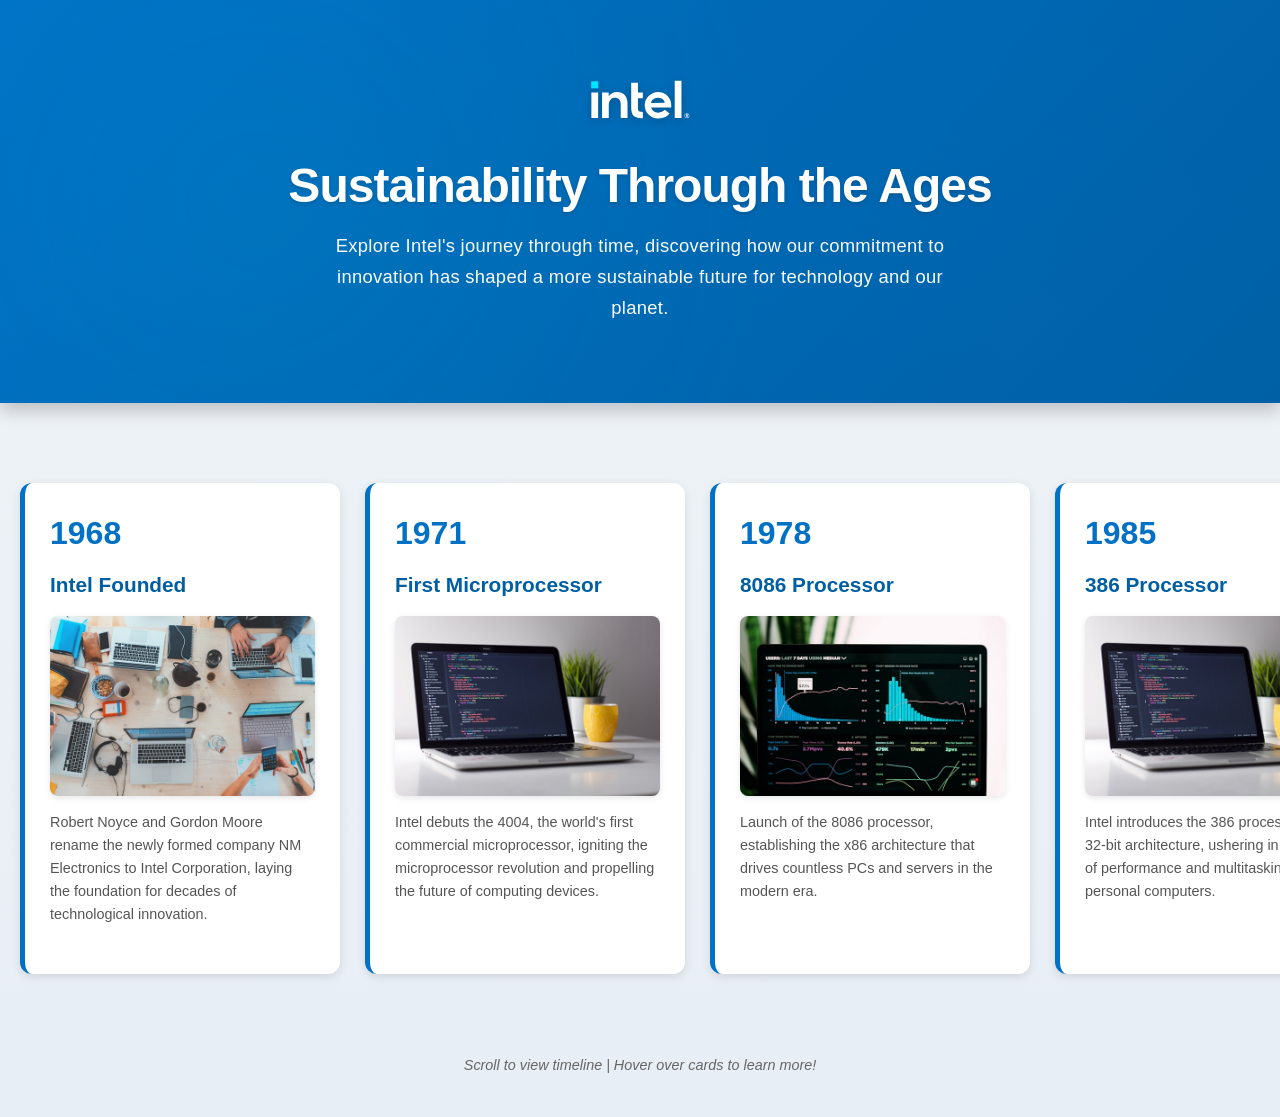
==== index.html @ 567a3290 "Rename site files to index.html and style.css for GitHub Pages" ====
<!DOCTYPE html>
<html lang="en">
<head>
  <meta charset="UTF-8" />
  <meta name="viewport" content="width=device-width, initial-scale=1.0" />
  <title>Intel: Sustainability Through the Ages</title>
  <link rel="stylesheet" href="style.css" />
</head>
<body>

  <!-- Header / Hero Section -->
  <header>
    <div>
      <!-- Ask Copilot to teach you about `.svg`. 🙂 You'll need to resize the logo with CSS. -->
      <img src="img/intel-header-logo.svg" alt="Intel Logo" />
      <!-- Main Heading -->
      <h1>
        Sustainability Through the Ages
      </h1>

      <!-- Subheading / Description -->
      <p>
        Explore Intel's journey through time, discovering how our commitment
        to innovation has shaped a more sustainable future for technology 
        and our planet.
      </p>
    </div>
  </header>

  <!-- Timeline Cards Section -->
  <section>

    <!-- Card 1: 1968 -->
    <div>
      <h2>1968</h2>
      <h3>Intel Founded</h3>
      <img src="img/1.jpg" alt="Intel Founded 1968" />
      <p>
        Robert Noyce and Gordon Moore rename the newly formed company 
        NM Electronics to Intel Corporation, laying the foundation for 
        decades of technological innovation.
      </p>
    </div>

    <!-- Card 2: 1971 -->
    <div>
      <h2>1971</h2>
      <h3>First Microprocessor</h3>
      <img src="img/2.jpg" alt="First Microprocessor 1971" />
      <p>
        Intel debuts the 4004, the world's first commercial microprocessor, 
        igniting the microprocessor revolution and propelling the future 
        of computing devices.
      </p>
    </div>

    <!-- Card 3: 1978 -->
    <div>
      <h2>1978</h2>
      <h3>8086 Processor</h3>
      <img src="img/3.jpg" alt="8086 Processor 1978" />
      <p>
        Launch of the 8086 processor, establishing the x86 architecture 
        that drives countless PCs and servers in the modern era.
      </p>
    </div>

    <!-- Card 4: 1985 -->
    <div>
      <h2>1985</h2>
      <h3>386 Processor</h3>
      <img src="img/4.jpg" alt="386 Processor 1985" />
      <p>
        Intel introduces the 386 processor with 32-bit architecture, 
        ushering in a new era of performance and multitasking for 
        personal computers.
      </p>
    </div>

    <!-- Card 5: 2006 -->
    <div>
      <h2>2006</h2>
      <h3>Peak GHG Emissions</h3>
      <img src="img/andrew-dawes-nwnh8Xbonck-unsplash.jpg" alt="Peak GHG Emissions 2006" />
      <p>
        This year marks Intel's highest annual greenhouse gas emissions 
        for operations. Over subsequent years, Intel invests heavily in 
        chemical abatement, renewable energy, and energy-efficient 
        manufacturing to reverse this trend.
      </p>
    </div>

    <!-- Card 6: 2020 -->
    <div>
      <h2>2020</h2>
      <h3>RISE Strategy</h3>
      <img src="img/andrey-matveev-lwiJpRqMKjg-unsplash.jpg" alt="RISE Strategy 2020" />
      <p>
        Intel launches its RISE (Responsible, Inclusive, Sustainable, 
        Enabling) strategy and 2030 goals, aiming to drive industry-wide 
        progress on climate action, water stewardship, and waste reduction.
      </p>
    </div>

    <!-- Card 7: 2022 -->
    <div>
      <h2>2022</h2>
      <h3>Net-Zero By 2040</h3>
      <img src="img/boliviainteligente-glyUZghL5-M-unsplash.jpg" alt="Net-Zero By 2040 2022" />
      <p>
        Intel announces its commitment to achieve net-zero greenhouse 
        gas emissions (Scope 1 and 2) across its global operations 
        by 2040, building on years of environmental initiatives.
      </p>
    </div>

    <!-- Card 8: 2023 -->
    <div>
      <h2>2023</h2>
      <h3>Renewable Electricity</h3>
      <img src="img/liam-briese-GOXFKOjvJaw-unsplash.jpg" alt="Renewable Electricity 2023" />
      <p>
        The company achieves 99% renewable electricity usage worldwide, 
        helping to drastically lower carbon emissions and driving progress 
        toward Intel's long-term sustainability goals.
      </p>
    </div>

    <!-- Card 9: 2024 -->
    <div>
      <h2>2024</h2>
      <h3>Sustainability Summit</h3>
      <img src="img/magnus-engo-mbXEkW5ZyBQ-unsplash.jpg" alt="Sustainability Summit 2024" />
      <p>
        Intel hosts its first Sustainability Summit, uniting suppliers, 
        government officials, and industry leaders to collaborate on 
        next-generation sustainable semiconductor manufacturing.
      </p>
    </div>
  </section>
  <p>Scroll to view timeline | Hover over cards to learn more!</p>
</body>
</html>
---- style.css ----
/* Global Styles */
* {
  margin: 0;
  padding: 0;
  box-sizing: border-box;
}

body {
  font-family: 'Arial', sans-serif;
  background: linear-gradient(to bottom, #f0f4f8, #e8eef5);
  color: #333;
  line-height: 1.6;
}

/* Header / Hero */
header {
  background: linear-gradient(135deg, #0071C5 0%, #005fa3 100%);
  color: white;
  padding: 80px 20px;
  text-align: center;
  box-shadow: 0 8px 16px rgba(0, 0, 0, 0.2);
  position: relative;
  overflow: hidden;
}

/* Hero background enhancement */
header::before {
  content: '';
  position: absolute;
  top: 0;
  left: 0;
  right: 0;
  bottom: 0;
  background: 
    radial-gradient(circle at 20% 50%, rgba(0, 180, 216, 0.1) 0%, transparent 50%),
    radial-gradient(circle at 80% 80%, rgba(0, 113, 197, 0.1) 0%, transparent 50%);
  pointer-events: none;
}

/* Content wrapper for proper z-index */
header > div {
  position: relative;
  z-index: 1;
}

header img {
  width: 100px;
  margin-bottom: 30px;
  filter: brightness(1.15) drop-shadow(0 2px 4px rgba(0, 0, 0, 0.2));
  transition: transform 0.3s ease;
}

header img:hover {
  transform: scale(1.05);
}

header h1 {
  font-size: 3rem;
  margin-bottom: 15px;
  font-weight: 900;
  letter-spacing: -1px;
  line-height: 1.2;
  text-shadow: 0 2px 4px rgba(0, 0, 0, 0.15);
}

header p {
  font-size: 1.15rem;
  max-width: 650px;
  margin: 0 auto;
  opacity: 0.98;
  font-weight: 300;
  line-height: 1.7;
  letter-spacing: 0.3px;
}

/* Timeline Container - Large Screens (Horizontal Scroll) */
section {
  display: flex;
  flex-wrap: nowrap;
  overflow-x: auto;
  gap: 25px;
  margin: 60px auto;
  padding: 20px;
  max-width: 100%;
  scroll-behavior: smooth;
  -webkit-overflow-scrolling: touch;
}

/* Timeline scrollbar styling */
section::-webkit-scrollbar {
  height: 8px;
}

section::-webkit-scrollbar-track {
  background: #e8eef5;
  border-radius: 10px;
}

section::-webkit-scrollbar-thumb {
  background: #0071C5;
  border-radius: 10px;
}

section::-webkit-scrollbar-thumb:hover {
  background: #005fa3;
}

/* Cards - Horizontal Layout (Large Screens) */
section > div {
  flex: 0 0 320px;
  background: white;
  border-radius: 12px;
  padding: 25px;
  box-shadow: 0 3px 10px rgba(0, 0, 0, 0.1);
  transition: all 0.4s ease;
  position: relative;
  display: flex;
  flex-direction: column;
  min-height: 450px;
  border-left: 5px solid #0071C5;
}

/* Year styling */
section > div h2 {
  color: #0071C5;
  font-size: 2rem;
  margin-bottom: 8px;
  font-weight: 900;
  transition: all 0.3s ease;
}

section > div:hover h2 {
  color: #00b4d8;
  font-size: 2.2rem;
}

/* Card Title */
section > div h3 {
  color: #005fa3;
  font-size: 1.3rem;
  margin-bottom: 15px;
  font-weight: bold;
  transition: all 0.3s ease;
}

/* Images */
section > div img {
  width: 100%;
  height: 180px;
  object-fit: cover;
  border-radius: 8px;
  margin-bottom: 15px;
  transition: all 0.4s ease;
  box-shadow: 0 2px 6px rgba(0, 0, 0, 0.1);
}

section > div:hover img {
  transform: scale(1.08);
  filter: brightness(1.15);
  box-shadow: 0 6px 15px rgba(0, 113, 197, 0.25);
}

/* Description text */
section > div p {
  font-size: 0.9rem;
  color: #555;
  line-height: 1.6;
  flex-grow: 1;
  transition: all 0.3s ease;
}

/* Card Hover Effect */
section > div:hover {
  transform: translateY(-12px);
  box-shadow: 0 12px 28px rgba(0, 113, 197, 0.25);
  border-left: 5px solid #00b4d8;
}

/* Timeline dots (visible on hover) */
section > div::after {
  content: '';
  position: absolute;
  width: 16px;
  height: 16px;
  background: white;
  border: 4px solid #0071C5;
  border-radius: 50%;
  bottom: -35px;
  left: 20px;
  transition: all 0.3s ease;
  opacity: 0;
}

section > div:hover::after {
  width: 20px;
  height: 20px;
  background: #0071C5;
  bottom: -37px;
  opacity: 1;
  box-shadow: 0 0 0 3px rgba(0, 113, 197, 0.15);
}

/* Bottom message */
body > p {
  text-align: center;
  margin: 40px 0;
  color: #666;
  font-size: 0.9rem;
  font-style: italic;
}

/* Mobile Responsive - Medium Screens (Tablets) */
@media (max-width: 1024px) {
  section {
    padding: 20px 15px;
    gap: 20px;
  }

  section > div {
    flex: 0 0 280px;
    min-height: 420px;
  }

  section > div h2 {
    font-size: 1.8rem;
  }

  header h1 {
    font-size: 2.2rem;
  }
}

/* Mobile Responsive - Small Screens */
@media (max-width: 640px) {
  /* Switch to vertical stacking */
  section {
    flex-direction: column;
    flex-wrap: wrap;
    overflow: visible;
    max-width: 100%;
    padding: 20px 15px;
    gap: 20px;
  }

  /* Full-width cards on mobile */
  section > div {
    flex: 1 1 100%;
    width: 100% !important;
    min-height: auto;
    margin-bottom: 0 !important;
    text-align: left !important;
  }

  /* Hide timeline dots on mobile */
  section > div::after {
    display: none;
  }

  /* Header adjustments */
  header {
    padding: 60px 20px;
  }

  header h1 {
    font-size: 2rem;
    margin-bottom: 12px;
  }

  header p {
    font-size: 1rem;
  }

  header img {
    width: 80px;
    margin-bottom: 20px;
  }

  /* Card adjustments for mobile */
  section > div h2 {
    font-size: 1.6rem;
  }

  section > div h3 {
    font-size: 1.1rem;
  }

  section > div img {
    height: 150px;
  }

  section > div p {
    font-size: 0.85rem;
  }
}
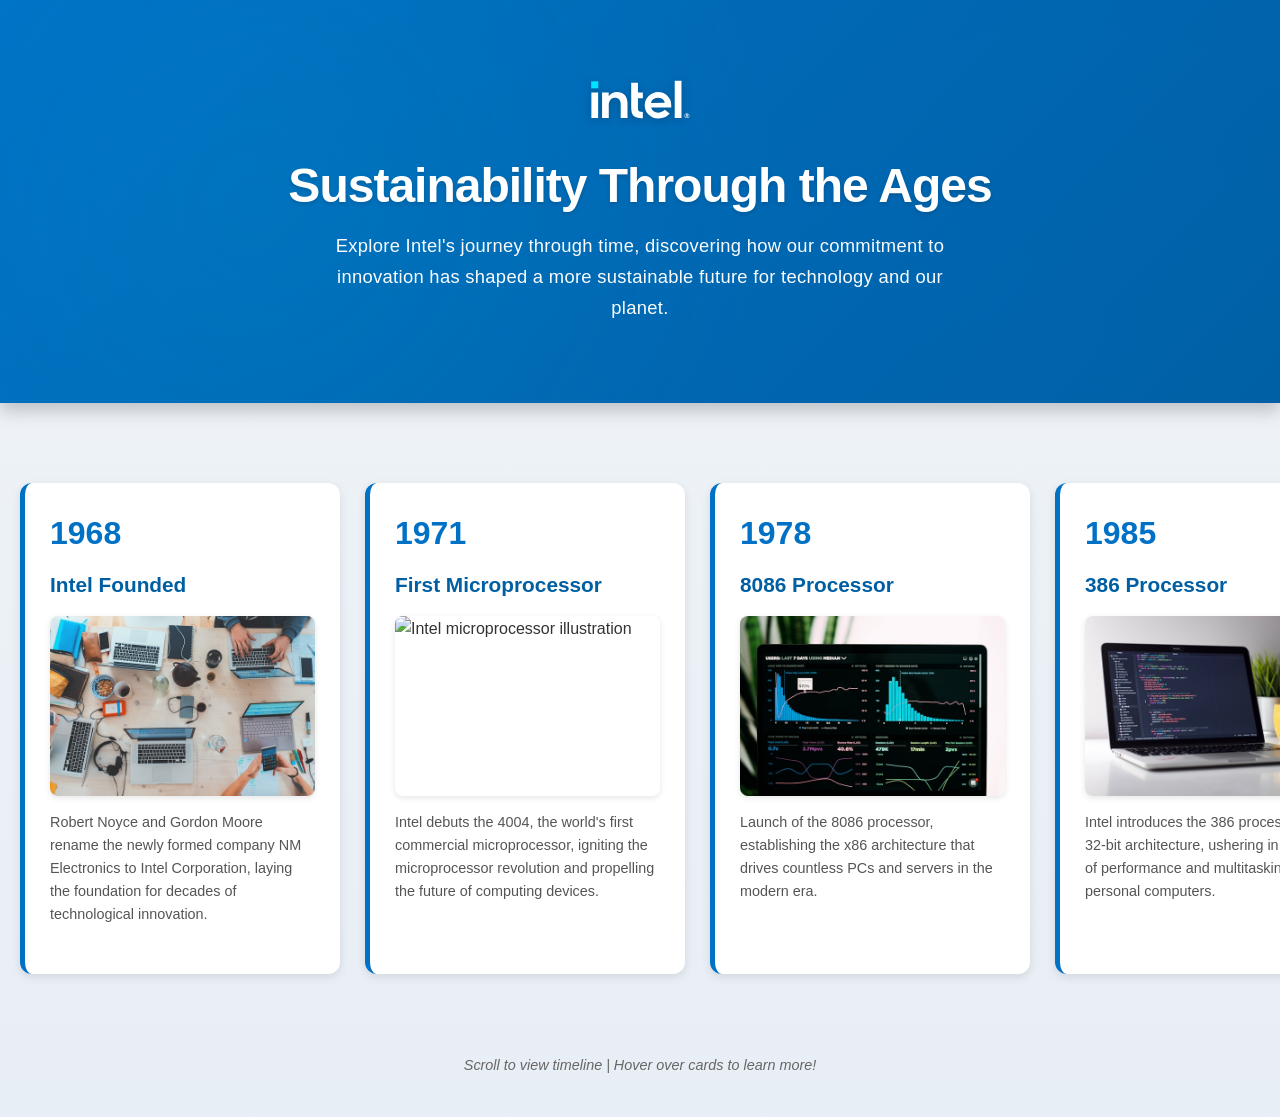
==== commit c30e3b00: "Update 1971 timeline image to bill-fairs photo" ====
--- a/index.html
+++ b/index.html
@@ -46,7 +46,7 @@
     <div>
       <h2>1971</h2>
       <h3>First Microprocessor</h3>
-      <img src="img/2.jpg" alt="First Microprocessor 1971" />
+      <img src="img/bill-fairs--QALfjTlhTE-unsplash.jpg" alt="Intel microprocessor illustration" />
       <p>
         Intel debuts the 4004, the world's first commercial microprocessor, 
         igniting the microprocessor revolution and propelling the future 
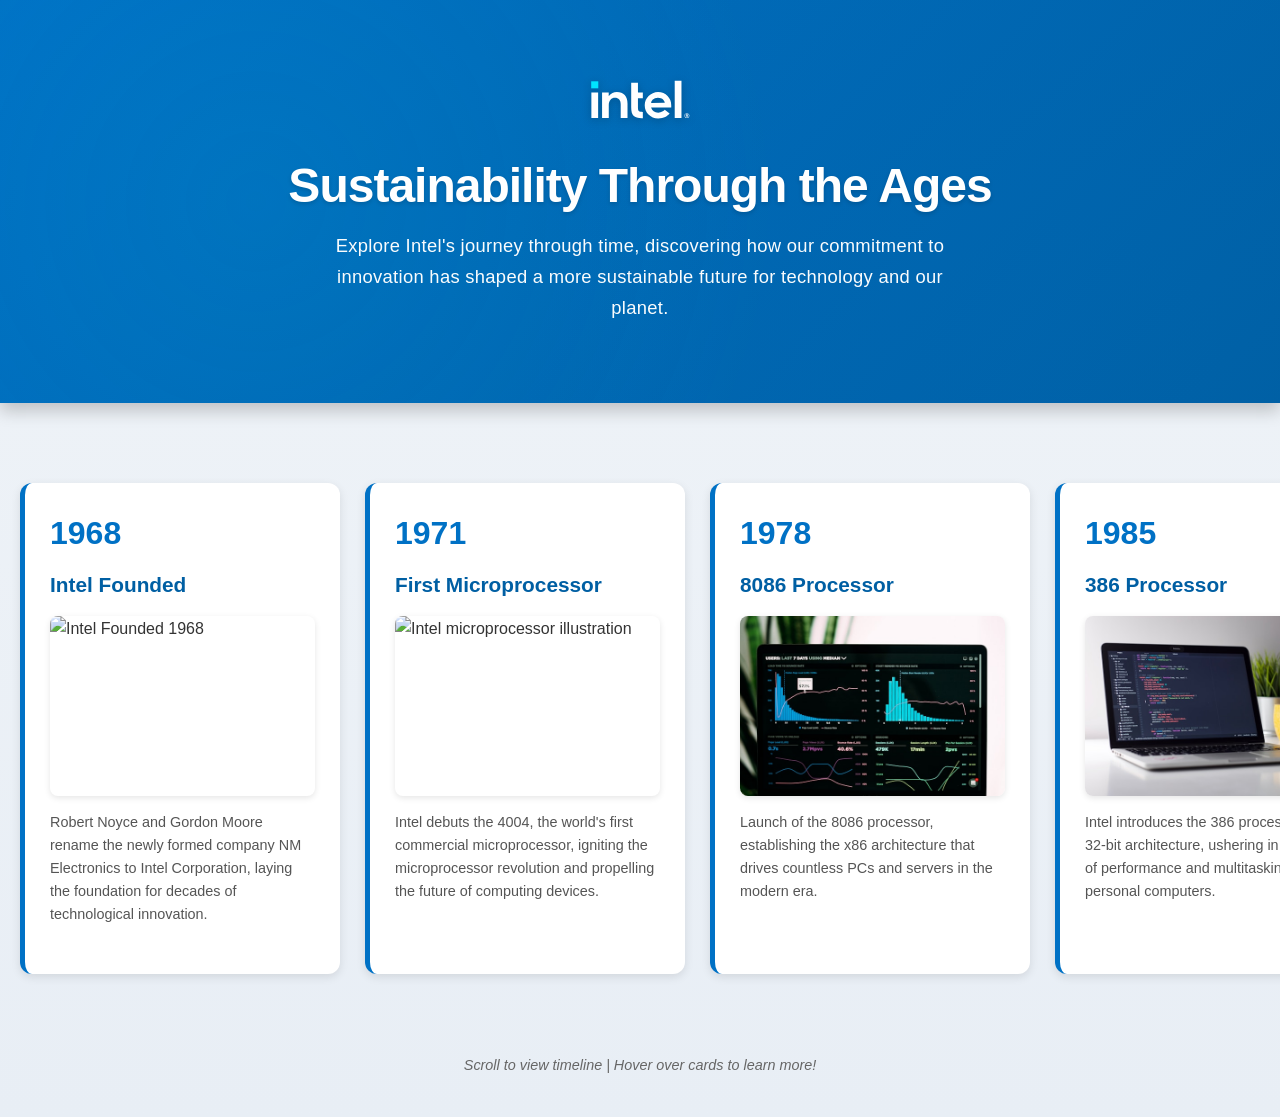
==== commit 66ef8bff: "Update timeline image source from 1.jpg to 1.png" ====
--- a/index.html
+++ b/index.html
@@ -34,7 +34,7 @@
     <div>
       <h2>1968</h2>
       <h3>Intel Founded</h3>
-      <img src="img/1.jpg" alt="Intel Founded 1968" />
+      <img src="img/1.png" alt="Intel Founded 1968" />
       <p>
         Robert Noyce and Gordon Moore rename the newly formed company 
         NM Electronics to Intel Corporation, laying the foundation for 
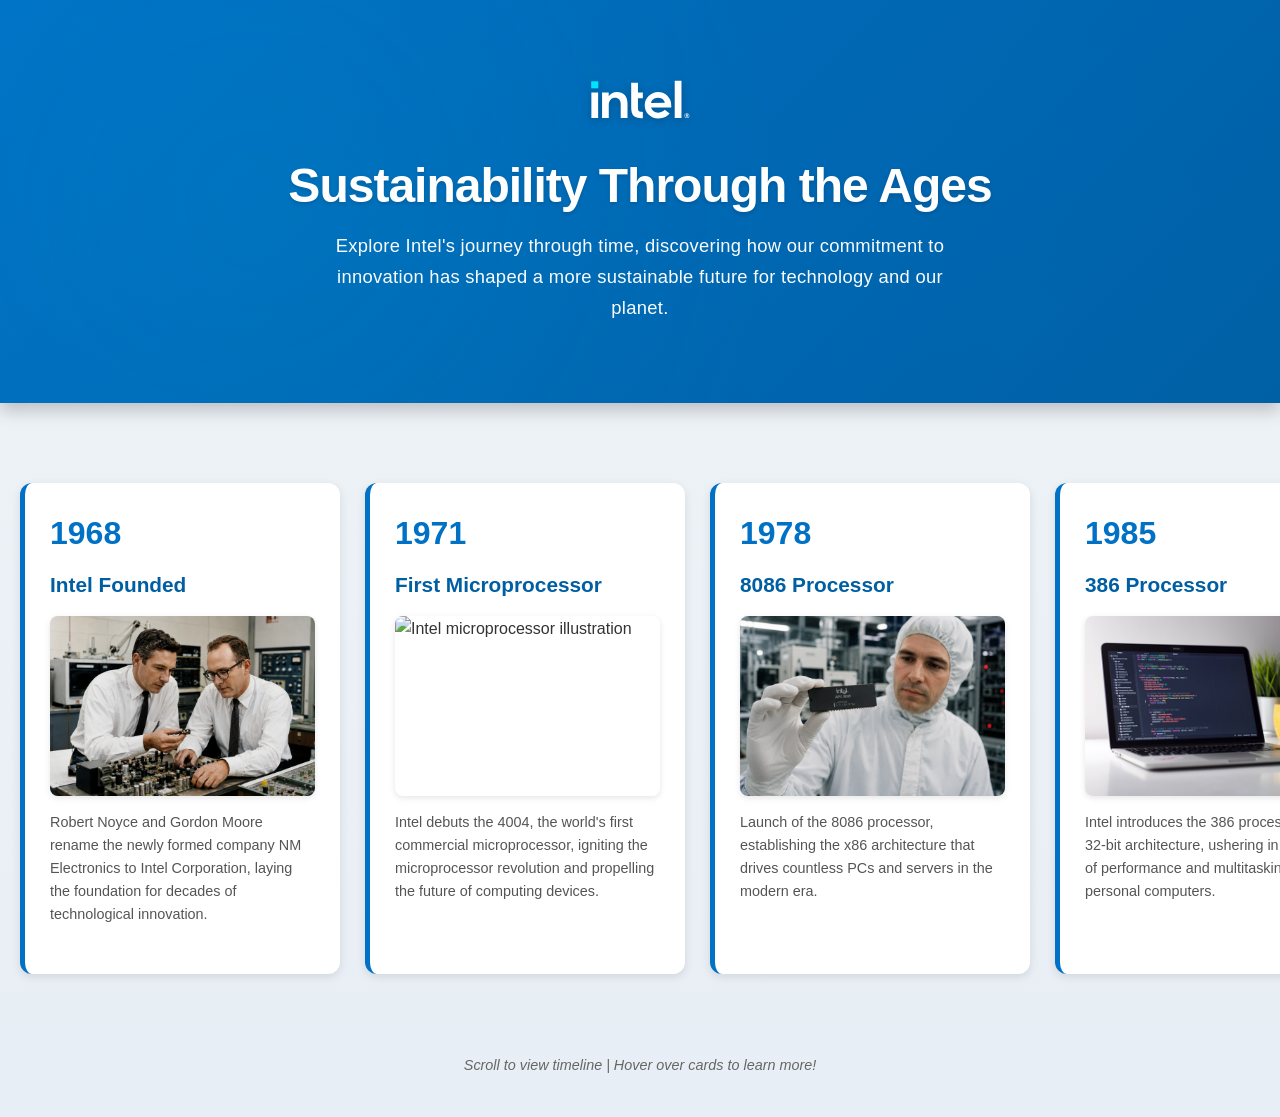
==== commit ea0817ec: "Replace 3.jpg with 3.png and update timeline reference" ====
--- a/index.html
+++ b/index.html
@@ -58,7 +58,7 @@
     <div>
       <h2>1978</h2>
       <h3>8086 Processor</h3>
-      <img src="img/3.jpg" alt="8086 Processor 1978" />
+      <img src="img/3.png" alt="8086 Processor 1978" />
       <p>
         Launch of the 8086 processor, establishing the x86 architecture 
         that drives countless PCs and servers in the modern era.
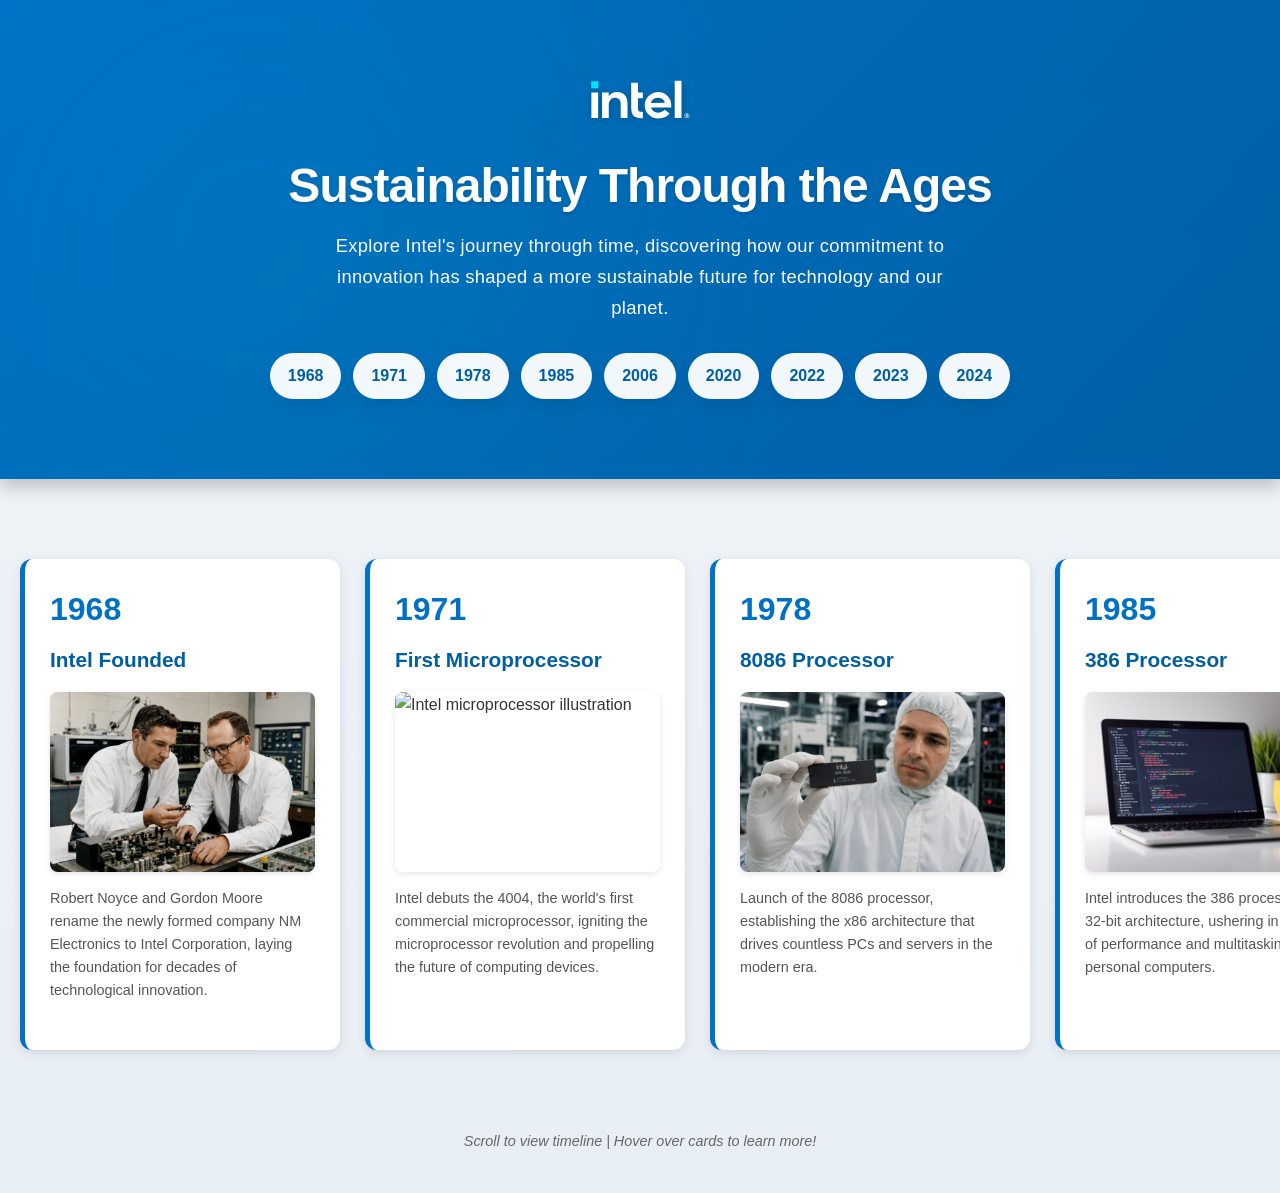
==== commit 1b1a5544: "Add timeline card navigation buttons" ====
--- a/index.html
+++ b/index.html
@@ -24,6 +24,17 @@
         to innovation has shaped a more sustainable future for technology 
         and our planet.
       </p>
+      <div class="card-nav">
+        <a href="#card-1968">1968</a>
+        <a href="#card-1971">1971</a>
+        <a href="#card-1978">1978</a>
+        <a href="#card-1985">1985</a>
+        <a href="#card-2006">2006</a>
+        <a href="#card-2020">2020</a>
+        <a href="#card-2022">2022</a>
+        <a href="#card-2023">2023</a>
+        <a href="#card-2024">2024</a>
+      </div>
     </div>
   </header>
 
@@ -31,7 +42,7 @@
   <section>
 
     <!-- Card 1: 1968 -->
-    <div>
+    <div id="card-1968">
       <h2>1968</h2>
       <h3>Intel Founded</h3>
       <img src="img/1.png" alt="Intel Founded 1968" />
@@ -43,7 +54,7 @@
     </div>
 
     <!-- Card 2: 1971 -->
-    <div>
+    <div id="card-1971">
       <h2>1971</h2>
       <h3>First Microprocessor</h3>
       <img src="img/bill-fairs--QALfjTlhTE-unsplash.jpg" alt="Intel microprocessor illustration" />
@@ -55,7 +66,7 @@
     </div>
 
     <!-- Card 3: 1978 -->
-    <div>
+    <div id="card-1978">
       <h2>1978</h2>
       <h3>8086 Processor</h3>
       <img src="img/3.png" alt="8086 Processor 1978" />
@@ -66,7 +77,7 @@
     </div>
 
     <!-- Card 4: 1985 -->
-    <div>
+    <div id="card-1985">
       <h2>1985</h2>
       <h3>386 Processor</h3>
       <img src="img/4.jpg" alt="386 Processor 1985" />
@@ -78,7 +89,7 @@
     </div>
 
     <!-- Card 5: 2006 -->
-    <div>
+    <div id="card-2006">
       <h2>2006</h2>
       <h3>Peak GHG Emissions</h3>
       <img src="img/andrew-dawes-nwnh8Xbonck-unsplash.jpg" alt="Peak GHG Emissions 2006" />
@@ -91,7 +102,7 @@
     </div>
 
     <!-- Card 6: 2020 -->
-    <div>
+    <div id="card-2020">
       <h2>2020</h2>
       <h3>RISE Strategy</h3>
       <img src="img/andrey-matveev-lwiJpRqMKjg-unsplash.jpg" alt="RISE Strategy 2020" />
@@ -103,7 +114,7 @@
     </div>
 
     <!-- Card 7: 2022 -->
-    <div>
+    <div id="card-2022">
       <h2>2022</h2>
       <h3>Net-Zero By 2040</h3>
       <img src="img/boliviainteligente-glyUZghL5-M-unsplash.jpg" alt="Net-Zero By 2040 2022" />
@@ -115,7 +126,7 @@
     </div>
 
     <!-- Card 8: 2023 -->
-    <div>
+    <div id="card-2023">
       <h2>2023</h2>
       <h3>Renewable Electricity</h3>
       <img src="img/liam-briese-GOXFKOjvJaw-unsplash.jpg" alt="Renewable Electricity 2023" />
@@ -127,7 +138,7 @@
     </div>
 
     <!-- Card 9: 2024 -->
-    <div>
+    <div id="card-2024">
       <h2>2024</h2>
       <h3>Sustainability Summit</h3>
       <img src="img/magnus-engo-mbXEkW5ZyBQ-unsplash.jpg" alt="Sustainability Summit 2024" />
--- a/style.css
+++ b/style.css
@@ -71,6 +71,33 @@
   font-weight: 300;
   line-height: 1.7;
   letter-spacing: 0.3px;
+}
+
+.card-nav {
+  margin-top: 30px;
+  display: flex;
+  flex-wrap: wrap;
+  justify-content: center;
+  gap: 12px;
+}
+
+.card-nav a {
+  display: inline-block;
+  background: rgba(255, 255, 255, 0.95);
+  color: #005fa3;
+  padding: 10px 18px;
+  border-radius: 999px;
+  text-decoration: none;
+  font-weight: 700;
+  box-shadow: 0 8px 18px rgba(0, 0, 0, 0.08);
+  transition: transform 0.2s ease, background 0.2s ease, color 0.2s ease;
+}
+
+.card-nav a:hover,
+.card-nav a:focus-visible {
+  transform: translateY(-1px);
+  background: #e8f4ff;
+  color: #003d72;
 }
 
 /* Timeline Container - Large Screens (Horizontal Scroll) */
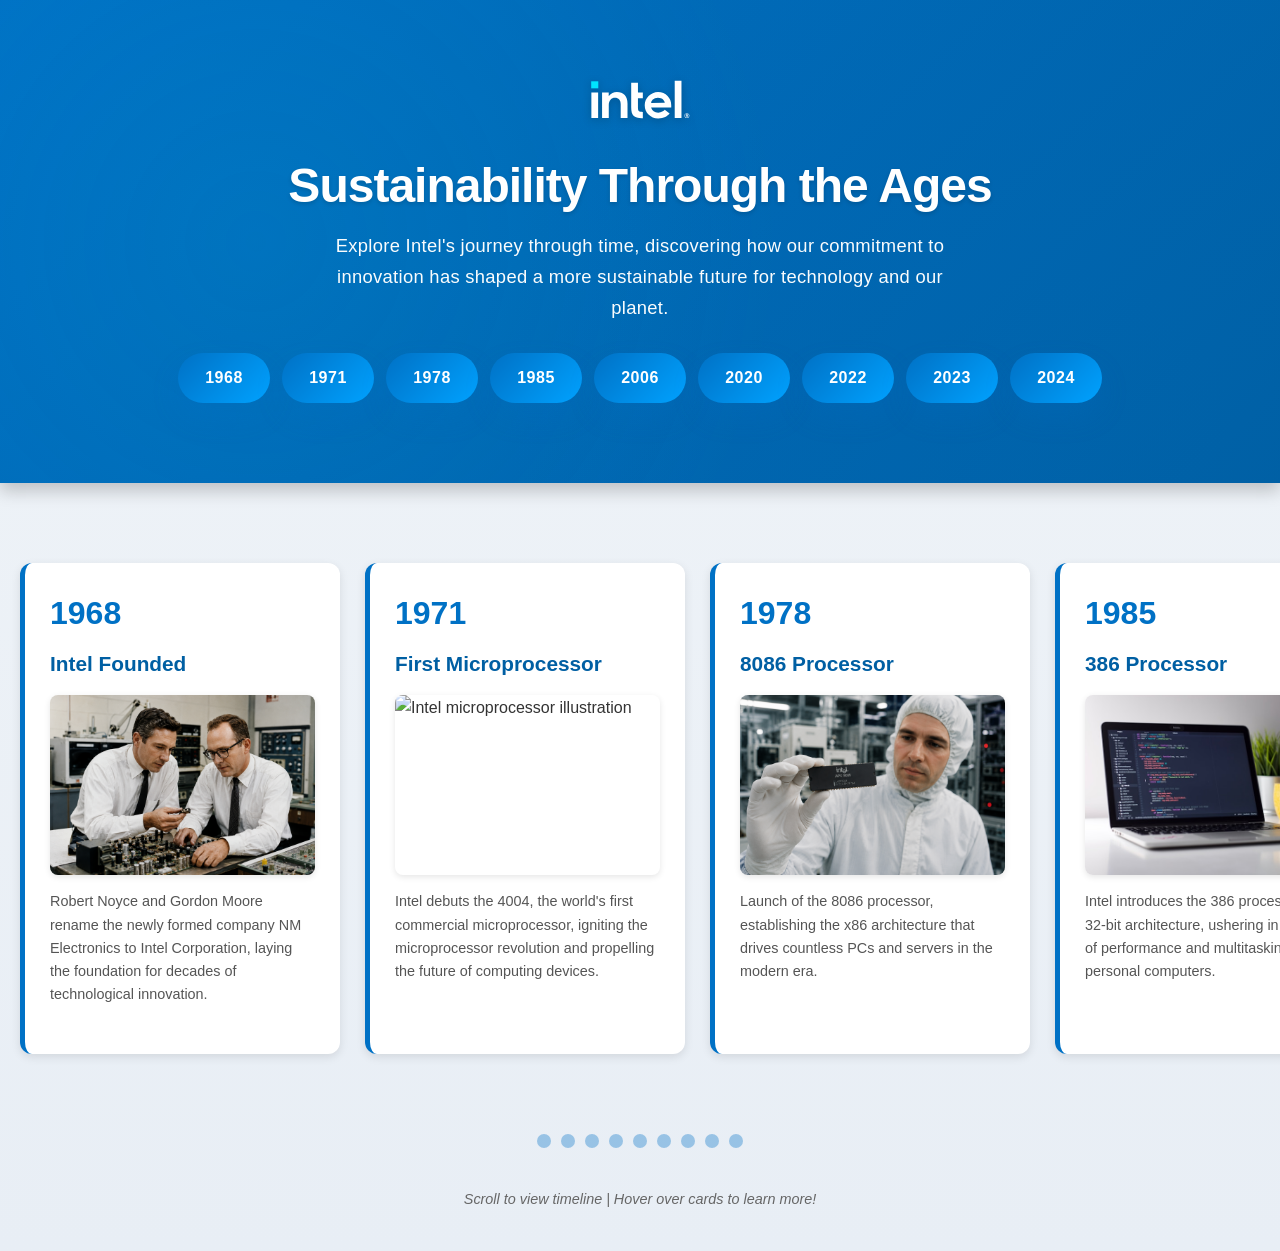
==== commit edb84390: "Add scroll snap dots and enhance transitions" ====
--- a/index.html
+++ b/index.html
@@ -149,6 +149,20 @@
       </p>
     </div>
   </section>
+
+  <!-- Snap Indicator Dots -->
+  <div class="snap-dots">
+    <a href="#card-1968" class="snap-dot" title="1968"></a>
+    <a href="#card-1971" class="snap-dot" title="1971"></a>
+    <a href="#card-1978" class="snap-dot" title="1978"></a>
+    <a href="#card-1985" class="snap-dot" title="1985"></a>
+    <a href="#card-2006" class="snap-dot" title="2006"></a>
+    <a href="#card-2020" class="snap-dot" title="2020"></a>
+    <a href="#card-2022" class="snap-dot" title="2022"></a>
+    <a href="#card-2023" class="snap-dot" title="2023"></a>
+    <a href="#card-2024" class="snap-dot" title="2024"></a>
+  </div>
+
   <p>Scroll to view timeline | Hover over cards to learn more!</p>
 </body>
 </html>
--- a/style.css
+++ b/style.css
@@ -82,22 +82,26 @@
 }
 
 .card-nav a {
-  display: inline-block;
-  background: rgba(255, 255, 255, 0.95);
-  color: #005fa3;
-  padding: 10px 18px;
+  display: inline-flex;
+  align-items: center;
+  justify-content: center;
+  min-width: 92px;
+  background: linear-gradient(135deg, #0071C5 0%, #00A2FF 100%);
+  color: white;
+  padding: 12px 22px;
   border-radius: 999px;
   text-decoration: none;
-  font-weight: 700;
-  box-shadow: 0 8px 18px rgba(0, 0, 0, 0.08);
-  transition: transform 0.2s ease, background 0.2s ease, color 0.2s ease;
+  font-weight: 800;
+  letter-spacing: 0.5px;
+  box-shadow: 0 14px 28px rgba(0, 113, 197, 0.18);
+  transition: transform 0.2s ease, box-shadow 0.2s ease, opacity 0.2s ease;
 }
 
 .card-nav a:hover,
 .card-nav a:focus-visible {
-  transform: translateY(-1px);
-  background: #e8f4ff;
-  color: #003d72;
+  transform: translateY(-3px);
+  box-shadow: 0 18px 36px rgba(0, 113, 197, 0.24);
+  opacity: 0.96;
 }
 
 /* Timeline Container - Large Screens (Horizontal Scroll) */
@@ -109,8 +113,15 @@
   margin: 60px auto;
   padding: 20px;
   max-width: 100%;
+  scroll-snap-type: x mandatory;
+  scroll-padding: 20px;
   scroll-behavior: smooth;
   -webkit-overflow-scrolling: touch;
+}
+
+section > div {
+  scroll-snap-align: center;
+  scroll-snap-stop: always;
 }
 
 /* Timeline scrollbar styling */
@@ -198,9 +209,13 @@
 
 /* Card Hover Effect */
 section > div:hover {
-  transform: translateY(-12px);
-  box-shadow: 0 12px 28px rgba(0, 113, 197, 0.25);
+  transform: translateY(-14px) scale(1.01);
+  box-shadow: 0 18px 40px rgba(0, 113, 197, 0.25);
   border-left: 5px solid #00b4d8;
+}
+
+section > div {
+  will-change: transform, box-shadow;
 }
 
 /* Timeline dots (visible on hover) */
@@ -236,6 +251,38 @@
   font-style: italic;
 }
 
+/* Snap Indicator Dots */
+.snap-dots {
+  display: flex;
+  justify-content: center;
+  align-items: center;
+  gap: 10px;
+  margin: 30px 0 40px 0;
+  padding: 0 20px;
+}
+
+.snap-dot {
+  width: 14px;
+  height: 14px;
+  border-radius: 50%;
+  background: rgba(0, 113, 197, 0.35);
+  transition: all 0.3s cubic-bezier(0.34, 1.56, 0.64, 1);
+  cursor: pointer;
+  border: 2px solid transparent;
+  display: inline-block;
+}
+
+.snap-dot:hover {
+  background: #0071C5;
+  transform: scale(1.3);
+  box-shadow: 0 0 12px rgba(0, 113, 197, 0.4);
+}
+
+.snap-dot:focus-visible {
+  outline: 2px solid #0071C5;
+  outline-offset: 2px;
+}
+
 /* Mobile Responsive - Medium Screens (Tablets) */
 @media (max-width: 1024px) {
   section {
